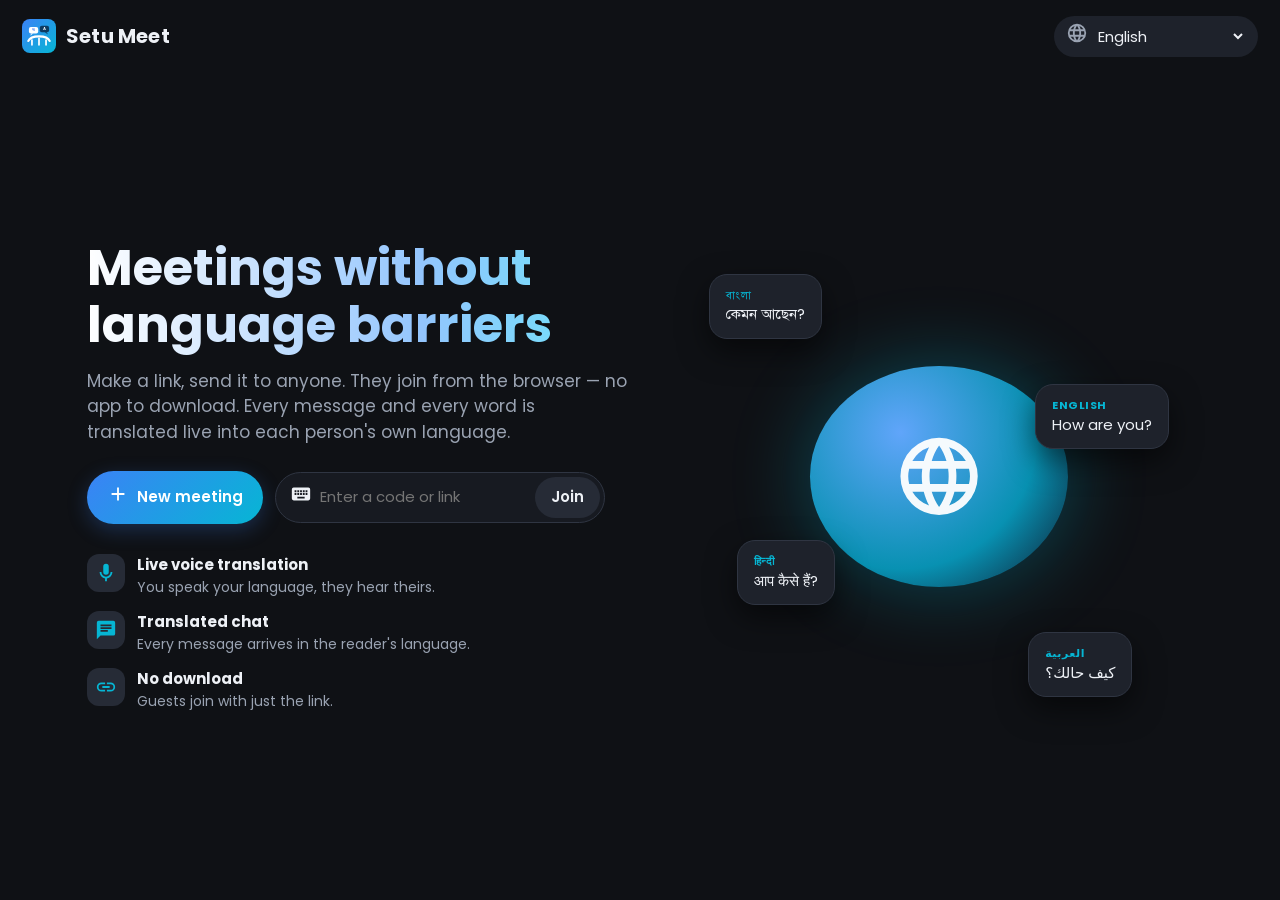
==== index.html @ 26856eeb "Add files via upload" ====
<!DOCTYPE html>
<html lang="bn">
<head>
<meta charset="utf-8">
<meta name="viewport" content="width=device-width,initial-scale=1,viewport-fit=cover">
<title>Setu Meet — ভাষার বাধা ছাড়া মিটিং</title>
<meta name="theme-color" content="#0f1115">
<link rel="manifest" href="manifest.json">
<link rel="icon" href="icon.svg">
<link rel="apple-touch-icon" href="icon-192.png">
<link rel="stylesheet" href="style.css">
</head>
<body>
<div class="home">
  <div class="topbar">
    <div class="logo"><img src="icon.svg" alt="">Setu Meet</div>
    <div style="display:flex;gap:8px;align-items:center">
    <label class="lang-pick"><span id="globeI"></span><select id="uiLang"></select></label></div>
  </div>
  <div class="hero">
    <div>
      <h1 data-i18n="heroTitle"></h1>
      <p class="sub" data-i18n="heroSub"></p>
      <div class="actions">
        <button class="btn pri" id="newBtn"><span id="plusI"></span><span data-i18n="newMeeting"></span></button>
        <div class="code-box"><span id="kbI"></span><input id="code" data-i18n-ph="codePh" autocomplete="off"><button class="btn ghost" id="joinBtn" data-i18n="join"></button></div>
      </div>
      <div class="feats">
        <div class="feat"><div class="dot" id="fi1"></div><div><b data-i18n="f1"></b><span data-i18n="f1d"></span></div></div>
        <div class="feat"><div class="dot" id="fi2"></div><div><b data-i18n="f2"></b><span data-i18n="f2d"></span></div></div>
        <div class="feat"><div class="dot" id="fi3"></div><div><b data-i18n="f3"></b><span data-i18n="f3d"></span></div></div>
      </div>
    </div>
    <div class="art">
      <div class="core" id="coreI"></div>
      <div class="bub b1"><small>বাংলা</small>কেমন আছেন?</div>
      <div class="bub b2"><small>English</small>How are you?</div>
      <div class="bub b3"><small>हिन्दी</small>आप कैसे हैं?</div>
      <div class="bub b4"><small>العربية</small>كيف حالك؟</div>
    </div>
  </div>
</div>

<div class="modal-bg hidden" id="modal">
  <div class="modal">
    <h3 data-i18n="meetingReady"></h3>
    <p data-i18n="sendLink"></p>
    <div class="link-row"><span id="linkI"></span><span id="linkTxt"></span></div>
    <div class="row">
      <button class="btn ghost" id="copyBtn"><span id="copyI"></span><span data-i18n="copy"></span></button>
      <button class="btn ghost" id="shareBtn"><span id="shareI"></span><span data-i18n="share"></span></button>
    </div>
    <div class="row" style="margin-top:10px">
      <button class="btn ghost" id="closeBtn" data-i18n="close"></button>
      <button class="btn pri" id="goBtn" data-i18n="joinNow"></button>
    </div>
  </div>
</div>

<script src="config.js"></script>
<script src="langs.js"></script>
<script src="common.js"></script>
<script>
(function () {
  const fill = { globeI: 'globe', plusI: 'plus', kbI: 'keyboard', fi1: 'mic', fi2: 'chat', fi3: 'link', coreI: 'globe', linkI: 'link', copyI: 'copy', shareI: 'shareI' };
  for (const id in fill) $('#' + id).innerHTML = icon(fill[id]);

  const sel = $('#uiLang');
  sel.innerHTML = SETU_LANGS.map((l) => `<option value="${l.code}">${esc(l.name)}</option>`).join('');
  sel.value = guessLang();
  loadLang(sel.value);
  sel.onchange = () => { localStorage.setItem('setu_lang', sel.value); loadLang(sel.value); };

  const rnd = (n) => Array.from({ length: n }, () => 'abcdefghijkmnopqrstuvwxyz'[Math.floor(Math.random() * 25)]).join('');
  let link = '', id = '';

  $('#newBtn').onclick = () => {
    id = rnd(3) + '-' + rnd(4) + '-' + rnd(3);
    // হোস্ট চাবি — এই ফোন/কম্পিউটার থেকে ঢুকলে আপনিই হোস্ট
    localStorage.setItem('setu_hk_' + id, Array.from(crypto.getRandomValues(new Uint8Array(12)), (x) => x.toString(16).padStart(2, '0')).join(''));
    link = setuMeetLink(id);
    $('#linkTxt').textContent = link;
    $('#modal').classList.remove('hidden');
  };
  $('#closeBtn').onclick = () => $('#modal').classList.add('hidden');
  $('#copyBtn').onclick = async () => { if (await copyText(link)) toast(t('copied')); };
  $('#shareBtn').onclick = async () => {
    if (window.SetuNative) return SetuNative.share(t('shareText'), link);
    if (navigator.share) { try { await navigator.share({ title: 'Setu Meet', text: t('shareText'), url: link }); } catch (e) {} }
    else if (await copyText(link)) toast(t('copied'));
  };
  $('#goBtn').onclick = () => { location.href = 'm.html?r=' + id; };

  const go = () => {
    let v = $('#code').value.trim();
    if (!v) return $('#code').focus();
    const m = v.match(/[?&]r=([a-z0-9-]+)/i) || v.match(/\/m\/([a-z0-9-]+)/i);
    v = (m ? m[1] : v).toLowerCase().replace(/[^a-z0-9-]/g, '');
    if (v) location.href = 'm.html?r=' + v;
  };
  $('#joinBtn').onclick = go;
  $('#code').onkeydown = (e) => { if (e.key === 'Enter') go(); };
})();
</script>
</body>
</html>
---- style.css ----
/* ফন্ট: বাংলা = SolaimanLipi, ইংরেজি = Poppins */
@font-face{font-family:"SetuBangla";src:url(solaimanlipi.woff2) format("woff2"),url(solaimanlipi.woff) format("woff");font-weight:100 900;font-display:swap;unicode-range:U+0980-09FF,U+200C-200D,U+25CC,U+0964-0965}
@font-face{font-family:"Poppins";src:url(poppins-latin-400-normal.woff2) format("woff2");font-weight:400;font-display:swap}
@font-face{font-family:"Poppins";src:url(poppins-latin-600-normal.woff2) format("woff2");font-weight:500 600;font-display:swap}
@font-face{font-family:"Poppins";src:url(poppins-latin-700-normal.woff2) format("woff2");font-weight:700 900;font-display:swap}
:root{
  --bg:#0f1115;--bg2:#171a21;--card:#1e222b;--card2:#262b36;--line:#2f3542;
  --tx:#eef1f6;--mut:#9aa3b2;--acc:#3b82f6;--acc2:#06b6d4;--red:#ea4335;--green:#22c55e;--yel:#f5b400;
  --grad:linear-gradient(135deg,#3b82f6,#06b6d4);
  --r:16px;
}
*{box-sizing:border-box;margin:0;padding:0;-webkit-tap-highlight-color:transparent}
html,body{height:100%}
body{background:var(--bg);color:var(--tx);font-family:"SetuBangla","Poppins","Segoe UI",Roboto,"Noto Sans",system-ui,sans-serif;font-size:15px;line-height:1.5;overflow-x:hidden}
button{font:inherit;color:inherit;border:0;background:none;cursor:pointer}
input{font:inherit;color:var(--tx)}
.ic{width:22px;height:22px;fill:currentColor;flex:none}
.hidden{display:none!important}
.logo{display:flex;align-items:center;gap:10px;font-weight:700;font-size:20px;letter-spacing:.2px}
.logo img{width:34px;height:34px}
.btn{display:inline-flex;align-items:center;justify-content:center;gap:8px;padding:12px 20px;border-radius:999px;font-weight:600;transition:.15s}
.btn.pri{background:var(--grad);color:#fff;box-shadow:0 6px 20px #3b82f640}
.btn.pri:active{transform:scale(.97)}
.btn.ghost{background:var(--card2);color:var(--tx)}
.btn.ghost:hover{background:#30364300;outline:1px solid var(--line)}
.btn:disabled{opacity:.5;pointer-events:none}
.field{width:100%;padding:13px 16px;border-radius:12px;border:1px solid var(--line);background:var(--bg2);outline:none}
.field:focus{border-color:var(--acc)}

/* ---------- Home ---------- */
.home{min-height:100%;display:flex;flex-direction:column}
.topbar{display:flex;align-items:center;justify-content:space-between;padding:16px 22px}
.lang-pick{display:flex;align-items:center;gap:6px;color:var(--mut);background:var(--card);border-radius:999px;padding:6px 12px}
.lang-pick select{background:none;border:0;color:var(--tx);font:inherit;outline:none}
.lang-pick select option{background:var(--card)}
.hero{flex:1;display:grid;grid-template-columns:1.1fr 1fr;gap:40px;align-items:center;max-width:1150px;margin:0 auto;padding:30px 22px 50px;width:100%}
.hero h1{font-size:clamp(30px,4.6vw,50px);line-height:1.15;margin-bottom:14px;background:linear-gradient(90deg,#fff,#93c5fd 60%,#67e8f9);-webkit-background-clip:text;background-clip:text;color:transparent}
.hero p.sub{color:var(--mut);font-size:17px;max-width:540px;margin-bottom:26px}
.actions{display:flex;gap:12px;flex-wrap:wrap;align-items:center}
.code-box{display:flex;align-items:center;gap:8px;background:var(--bg2);border:1px solid var(--line);border-radius:999px;padding:4px 4px 4px 14px;flex:1;min-width:230px;max-width:330px}
.code-box input{flex:1;background:none;border:0;outline:none;padding:8px 0;min-width:0}
.code-box .btn{padding:9px 16px}
.feats{display:grid;gap:12px;margin-top:30px}
.feat{display:flex;gap:12px;align-items:flex-start}
.feat .dot{width:38px;height:38px;border-radius:12px;background:var(--card2);display:grid;place-items:center;color:var(--acc2);flex:none}
.feat b{display:block}.feat span{color:var(--mut);font-size:14px}
.art{position:relative;aspect-ratio:1/1;max-width:460px;width:100%;justify-self:center}
.art .bub{position:absolute;padding:12px 16px;border-radius:18px;background:var(--card);border:1px solid var(--line);box-shadow:0 12px 30px #0008;font-size:15px;animation:float 6s ease-in-out infinite}
.art .bub small{display:block;color:var(--acc2);font-size:11px;font-weight:700;letter-spacing:.5px;text-transform:uppercase}
.art .b1{top:6%;left:0}.art .b2{top:30%;right:0;animation-delay:-2s}.art .b3{bottom:22%;left:6%;animation-delay:-4s}.art .b4{bottom:2%;right:8%;animation-delay:-1s}
.art .core{position:absolute;inset:26% 22%;border-radius:50%;background:radial-gradient(circle at 35% 30%,#60a5fa,#0891b2 60%,#0f172a);display:grid;place-items:center;box-shadow:0 0 80px #06b6d455}
.art .core .ic{width:42%;height:42%;fill:#fff;opacity:.95}
@keyframes float{50%{transform:translateY(-12px)}}

.modal-bg{position:fixed;inset:0;background:#000a;display:grid;place-items:center;z-index:50;padding:18px;animation:fade .2s}
.modal{background:var(--card);border-radius:22px;padding:24px;width:100%;max-width:430px;border:1px solid var(--line)}
.modal h3{font-size:20px;margin-bottom:6px}
.modal p{color:var(--mut);font-size:14px;margin-bottom:16px}
.link-row{display:flex;align-items:center;gap:8px;background:var(--bg2);border-radius:12px;padding:10px 12px;margin-bottom:16px;word-break:break-all;font-size:14px}
.modal .row{display:flex;gap:10px;flex-wrap:wrap}
.modal .row .btn{flex:1}
@keyframes fade{from{opacity:0}}

/* ---------- Join (language + setup) ---------- */
.join{min-height:100%;display:flex;flex-direction:column;align-items:center;padding:20px 16px 40px}
.join .logo{margin:6px 0 18px}
.panel{width:100%;max-width:760px;background:var(--card);border:1px solid var(--line);border-radius:24px;padding:24px}
.panel h2{font-size:24px;margin-bottom:6px}
.panel .why{color:var(--mut);margin-bottom:6px}
.panel .why2{color:var(--mut);font-size:13px;margin-bottom:14px;opacity:.8}
.req{display:inline-flex;align-items:center;gap:6px;background:#f5b40018;color:var(--yel);padding:5px 12px;border-radius:999px;font-size:13px;font-weight:600;margin-bottom:14px}
.lang-grid{display:grid;grid-template-columns:repeat(auto-fill,minmax(130px,1fr));gap:10px;max-height:46vh;overflow:auto;margin:14px 0 18px;padding:2px}
.lang-card{background:var(--bg2);border:1.5px solid var(--line);border-radius:14px;padding:12px;text-align:start;transition:.12s}
.lang-card b{display:block;font-size:16px}
.lang-card span{color:var(--mut);font-size:12px}
.lang-card:hover{border-color:#4b5567}
.lang-card.sel{border-color:var(--acc);background:#3b82f61a;box-shadow:0 0 0 3px #3b82f630}
.setup{display:grid;grid-template-columns:1fr 1fr;gap:22px}
.preview{position:relative;background:#000;border-radius:18px;aspect-ratio:4/3;overflow:hidden;display:grid;place-items:center}
.preview video{width:100%;height:100%;object-fit:cover;transform:scaleX(-1)}
.preview .av{position:absolute}
.preview .pv-ctl{position:absolute;bottom:12px;left:0;right:0;display:flex;justify-content:center;gap:12px}
.label{font-size:13px;color:var(--mut);margin:12px 0 6px;font-weight:600}
.seg{display:flex;background:var(--bg2);border-radius:12px;padding:4px;gap:4px}
.seg button{flex:1;padding:9px;border-radius:9px;color:var(--mut);font-weight:600}
.seg button.on{background:var(--card2);color:var(--tx)}
.modes{display:grid;gap:12px;margin-top:8px}
.mode{display:flex;gap:14px;align-items:center;text-align:start;background:var(--bg2);border:1.5px solid var(--line);border-radius:16px;padding:14px;transition:.12s}
.mode:hover{border-color:var(--acc)}
.mode .mi{width:48px;height:48px;border-radius:14px;display:grid;place-items:center;background:var(--grad);flex:none}
.mode .mi .ic{fill:#fff}
.mode b{display:block;font-size:17px}.mode span{color:var(--mut);font-size:13px}
.linkbtn{color:var(--acc2);font-weight:600;display:inline-flex;align-items:center;gap:6px;margin-top:14px;font-size:14px}

/* ---------- Room ---------- */
.room{position:fixed;inset:0;display:flex;flex-direction:column;background:#0b0d11}
.room-main{flex:1;display:flex;min-height:0;position:relative}
.stage{flex:1;position:relative;min-width:0;display:flex;flex-direction:column}
.grid{flex:1;display:grid;gap:10px;padding:12px;grid-template-columns:repeat(var(--cols,1),1fr);grid-auto-rows:1fr;min-height:0}
.tile{position:relative;background:#1b1f27;border-radius:16px;overflow:hidden;display:grid;place-items:center;min-height:0;transition:box-shadow .15s}
.tile video{position:absolute;inset:0;width:100%;height:100%;object-fit:cover;background:#000}
.tile.me video{transform:scaleX(-1)}
.tile.me.sharing video,.tile.screen video{transform:none;object-fit:contain}
.tile.nocam video{opacity:0}
.av{width:min(96px,30%);aspect-ratio:1;border-radius:50%;display:grid;place-items:center;font-size:clamp(22px,4vw,40px);font-weight:700;color:#fff;background:var(--grad);z-index:1}
.tile:not(.nocam) .av{display:none}
.tile .nm{position:absolute;left:10px;bottom:10px;z-index:2;background:#000a;padding:4px 10px;border-radius:999px;font-size:13px;display:flex;align-items:center;gap:6px;max-width:calc(100% - 20px)}
.tile .nm .t{overflow:hidden;text-overflow:ellipsis;white-space:nowrap}
.tile .nm .lg{color:var(--acc2);font-size:11px;font-weight:700}
.tile .badges{position:absolute;right:10px;top:10px;z-index:2;display:flex;gap:6px}
.tile .badges i{width:30px;height:30px;border-radius:50%;background:#000a;display:grid;place-items:center}
.tile .badges i .ic{width:18px;height:18px}
.tile .badges .hnd{background:var(--yel);color:#000}
.tile.speaking{box-shadow:0 0 0 3px var(--acc2)}
.tile .trn{position:absolute;left:10px;top:10px;z-index:2;font-size:11px;background:#06b6d4cc;color:#001;padding:3px 8px;border-radius:999px;font-weight:700;display:none}
.tile.tts .trn{display:block}
.alone{position:absolute;top:16px;left:50%;transform:translateX(-50%);background:var(--card);border:1px solid var(--line);padding:10px 14px;border-radius:14px;display:flex;align-items:center;gap:10px;z-index:5;font-size:14px;max-width:92%}
.captions{position:absolute;left:50%;transform:translateX(-50%);bottom:8px;width:min(860px,94%);display:flex;flex-direction:column;gap:6px;z-index:6;pointer-events:none}
.cap{background:#000c;padding:8px 14px;border-radius:12px;font-size:17px;line-height:1.4;animation:fade .2s}
.cap b{color:var(--acc2);font-size:13px;display:block}
.cap.interim .tx{opacity:.75}
.cap .og{display:block;font-size:12px;color:var(--mut)}
.react-layer{position:absolute;inset:0;pointer-events:none;overflow:hidden;z-index:7}
.fly{position:absolute;bottom:60px;font-size:40px;animation:fly 3s ease-out forwards;text-align:center}
.fly small{display:block;font-size:11px;background:#000a;border-radius:8px;padding:1px 6px;color:#fff}
@keyframes fly{0%{transform:translateY(0) scale(.6);opacity:0}10%{opacity:1;transform:translateY(-20px) scale(1.1)}100%{transform:translateY(-60vh) scale(1);opacity:0}}

.bar{display:flex;align-items:center;justify-content:space-between;padding:10px 16px 14px;gap:10px;background:#0b0d11}
.bar .left{display:flex;align-items:center;gap:10px;min-width:0;font-size:14px;color:var(--mut)}
.bar .left .code{color:var(--tx);font-weight:600}
.bar .mid{display:flex;gap:10px;align-items:center;justify-content:center;flex-wrap:nowrap}
.bar .right{display:flex;gap:6px}
.cb{width:48px;height:48px;border-radius:50%;background:#2a2f3a;display:grid;place-items:center;transition:.12s;position:relative}
.cb:hover{background:#353b48}
.cb.off{background:var(--red)}
.cb.on{background:#8ab4f8;color:#06213f}
.cb.end{width:64px;border-radius:999px;background:var(--red)}
.cb.flat{background:none;width:44px;height:44px}
.cb.flat.on{background:#8ab4f833;color:#8ab4f8}
.cb .cnt{position:absolute;top:2px;right:2px;background:var(--acc);color:#fff;font-size:10px;min-width:17px;height:17px;border-radius:9px;display:grid;place-items:center;padding:0 4px;font-weight:700}
.recdot{display:inline-flex;align-items:center;gap:6px;color:#fff;background:var(--red);padding:4px 10px;border-radius:999px;font-size:12px;font-weight:700}
.recdot::before{content:"";width:8px;height:8px;border-radius:50%;background:#fff;animation:blink 1s infinite}
@keyframes blink{50%{opacity:.2}}

.pop{position:absolute;bottom:76px;background:var(--card);border:1px solid var(--line);border-radius:18px;padding:8px;z-index:20;box-shadow:0 12px 40px #000a;animation:fade .15s}
.pop.reacts{display:flex;gap:4px;left:50%;transform:translateX(-50%)}
.pop.reacts button{font-size:28px;width:50px;height:50px;border-radius:12px}
.pop.reacts button:hover{background:var(--card2);transform:scale(1.15)}
.pop.menu{right:12px;min-width:270px}
.pop.menu button{display:flex;align-items:center;gap:12px;width:100%;padding:11px 12px;border-radius:10px;text-align:start;font-size:14px}
.pop.menu button:hover{background:var(--card2)}
.pop.menu button .chk{margin-inline-start:auto;width:36px;height:20px;border-radius:10px;background:#3a4150;position:relative;flex:none}
.pop.menu button .chk::after{content:"";position:absolute;top:2px;left:2px;width:16px;height:16px;border-radius:50%;background:#cbd2dd;transition:.15s}
.pop.menu button.on .chk{background:var(--acc)}
.pop.menu button.on .chk::after{left:18px;background:#fff}

.side{width:360px;background:var(--card);margin:12px 12px 0 0;border-radius:18px;display:flex;flex-direction:column;min-height:0;border:1px solid var(--line)}
.side-h{display:flex;align-items:center;justify-content:space-between;padding:14px 16px;font-weight:700;font-size:17px}
.side-b{flex:1;overflow:auto;padding:4px 14px 14px;min-height:0}
.msgs{display:flex;flex-direction:column;gap:10px}
.msg{max-width:86%;align-self:flex-start}
.msg.mine{align-self:flex-end}
.msg .who{font-size:12px;color:var(--mut);margin:0 6px 2px;display:flex;gap:6px;align-items:center}
.msg .who .tm{opacity:.7}
.msg .bub{background:var(--card2);padding:9px 13px;border-radius:16px 16px 16px 4px;white-space:pre-wrap;word-wrap:break-word}
.msg.mine .bub{background:linear-gradient(135deg,#2563eb,#0891b2);border-radius:16px 16px 4px 16px;color:#fff}
.msg .bub .og{display:block;font-size:12px;opacity:.7;border-top:1px solid #ffffff22;margin-top:6px;padding-top:4px}
.msg .meta{font-size:11px;color:var(--mut);margin:2px 8px;display:flex;gap:8px}
.msg .meta button{color:var(--acc2);font-size:11px;font-weight:600}
.msg.voice .bub{background:#06b6d414;border:1px dashed #06b6d455}
.sys{align-self:center;font-size:12px;color:var(--mut);background:var(--bg2);padding:4px 12px;border-radius:999px}
.empty{color:var(--mut);text-align:center;padding:30px 10px;font-size:14px}
.compose{display:flex;gap:8px;padding:10px 12px 12px;border-top:1px solid var(--line);align-items:flex-end}
.compose textarea{flex:1;font-family:inherit;resize:none;background:var(--bg2);border:1px solid var(--line);border-radius:20px;padding:10px 14px;color:var(--tx);font:inherit;outline:none;max-height:120px}
.compose textarea:focus{border-color:var(--acc)}
.compose .cb{width:42px;height:42px;flex:none}
.compose .cb.sendb{background:var(--grad);color:#fff}
.compose .cb.listening{background:var(--red);animation:pulse 1.2s infinite}
@keyframes pulse{50%{box-shadow:0 0 0 8px #ea433533}}
.plist{display:flex;flex-direction:column;gap:4px}
.pr{display:flex;align-items:center;gap:10px;padding:8px;border-radius:12px}
.pr:hover{background:var(--bg2)}
.pr .av{width:38px;font-size:15px}
.pr .inf{flex:1;min-width:0}
.pr .inf b{display:block;font-size:14px;overflow:hidden;text-overflow:ellipsis;white-space:nowrap}
.pr .inf span{font-size:12px;color:var(--mut)}
.pr .st{display:flex;gap:4px;color:var(--mut)}
.pr .st .ic{width:18px;height:18px}
.pr .st .yl{color:var(--yel)}
.tag{font-size:10px;background:var(--acc);color:#fff;padding:1px 6px;border-radius:6px;margin-inline-start:6px;font-weight:700}

/* chat-only mode */
.room.chatmode .stage{display:none}
.room.chatmode .side{width:auto;flex:1;margin:0;border-radius:0;border:0;max-width:820px;margin:0 auto}
.room.chatmode .bar.callbar{display:none}
.chathead{display:none}
.room.chatmode .chathead{display:flex;align-items:center;gap:10px;padding:12px 16px;border-bottom:1px solid var(--line);background:var(--card)}
.chathead .grow{flex:1;min-width:0}
.chathead .grow b,.chathead .grow span{display:block;white-space:nowrap;overflow:hidden;text-overflow:ellipsis}
.chathead .grow span{font-size:12px;color:var(--mut)}
.room.chatmode .side-h{display:none}

.ended{position:fixed;inset:0;display:grid;place-items:center;text-align:center;padding:20px}
.ended h2{margin-bottom:18px}
.ended .row{display:flex;gap:10px;justify-content:center;flex-wrap:wrap}

/* host */
.hostbox{background:var(--bg2);border:1px solid var(--line);border-radius:14px;padding:10px;margin-bottom:12px}
.hostbox h4{display:flex;align-items:center;gap:8px;font-size:14px;margin:2px 4px 8px;color:var(--acc2)}
.hostbox .tg{display:flex;align-items:center;gap:10px;width:100%;padding:9px 6px;border-radius:10px;text-align:start}
.hostbox .tg:hover{background:var(--card2)}
.hostbox .tg b{display:block;font-size:14px}.hostbox .tg small{color:var(--mut);font-size:12px;display:block}
.hostbox .tg .chk{margin-inline-start:auto;width:36px;height:20px;border-radius:10px;background:#3a4150;position:relative;flex:none}
.hostbox .tg .chk::after{content:"";position:absolute;top:2px;left:2px;width:16px;height:16px;border-radius:50%;background:#cbd2dd;transition:.15s}
.hostbox .tg.on .chk{background:var(--acc)}
.hostbox .tg.on .chk::after{left:18px;background:#fff}
.hostbox .hb{display:flex;gap:8px;flex-wrap:wrap;margin-top:6px}
.hostbox .hb .btn{flex:1;padding:9px 12px;font-size:13px}
.sumline{font-size:13px;color:var(--mut);margin:0 6px 10px}
.wl{margin-bottom:12px}
.wl h5{font-size:13px;color:var(--yel);margin:0 6px 6px}
.wr{display:flex;align-items:center;gap:8px;padding:8px;background:#f5b40012;border-radius:12px;margin-bottom:6px}
.wr .inf{flex:1;min-width:0}.wr .inf b{display:block;font-size:14px}.wr .inf span{font-size:12px;color:var(--mut)}
.mini{padding:6px 12px;border-radius:999px;font-size:12px;font-weight:700;background:var(--card2)}
.mini.ok{background:var(--green);color:#03220f}
.pr .hc{display:flex;gap:2px}
.pr .hc button{width:32px;height:32px;border-radius:50%;display:grid;place-items:center;color:var(--mut)}
.pr .hc button:hover{background:var(--card2);color:var(--tx)}
.pr .hc button.danger:hover{color:var(--red)}
.pr .hc .ic{width:18px;height:18px}
.cb.locked{opacity:.55}
#knocks{position:fixed;left:16px;bottom:90px;z-index:60;display:flex;flex-direction:column;gap:8px;max-width:calc(100% - 32px)}
.knock{background:var(--card);border:1px solid var(--yel);border-radius:16px;padding:12px 14px;box-shadow:0 10px 30px #000a;display:flex;align-items:center;gap:10px;animation:fade .2s;width:330px;max-width:100%}
.knock .inf{flex:1;min-width:0;font-size:14px}.knock .inf span{display:block;font-size:12px;color:var(--mut)}
.spin{width:46px;height:46px;border-radius:50%;border:4px solid var(--card2);border-top-color:var(--acc2);margin:0 auto 18px;animation:rot 1s linear infinite}
@keyframes rot{to{transform:rotate(360deg)}}

#toasts{position:fixed;left:50%;transform:translateX(-50%);top:14px;z-index:100;display:flex;flex-direction:column;gap:8px;align-items:center;pointer-events:none;width:92%}
.toast{background:#e8eaed;color:#202124;padding:10px 16px;border-radius:12px;font-size:14px;box-shadow:0 6px 20px #0007;animation:fade .2s;transition:.4s;max-width:480px;text-align:center}
.toast.out{opacity:0;transform:translateY(-10px)}

@media (max-width:860px){
  .hero{grid-template-columns:1fr;gap:10px;padding-top:10px}
  .art{max-width:330px;order:-1}
  .setup{grid-template-columns:1fr}
  .preview{aspect-ratio:16/10}
  .side{position:absolute;inset:0;width:auto;margin:0;border-radius:0;z-index:30;border:0}
  .bar{padding:8px 8px 12px}
  .bar .left{display:none}
  .bar .right{display:none}
  .bar{justify-content:center}
  .bar .mid{gap:7px}
  .cb{width:44px;height:44px}
  .cb.end{width:56px}
  .hide-m{display:none!important}
  .panel{padding:18px}
  .chathead>img{display:none}
  .room.chatmode .chathead{padding:10px 10px;gap:6px}
  .grid{padding:8px;gap:8px}
  .cap{font-size:15px}
}
@media (min-width:861px){ .show-m{display:none!important} }
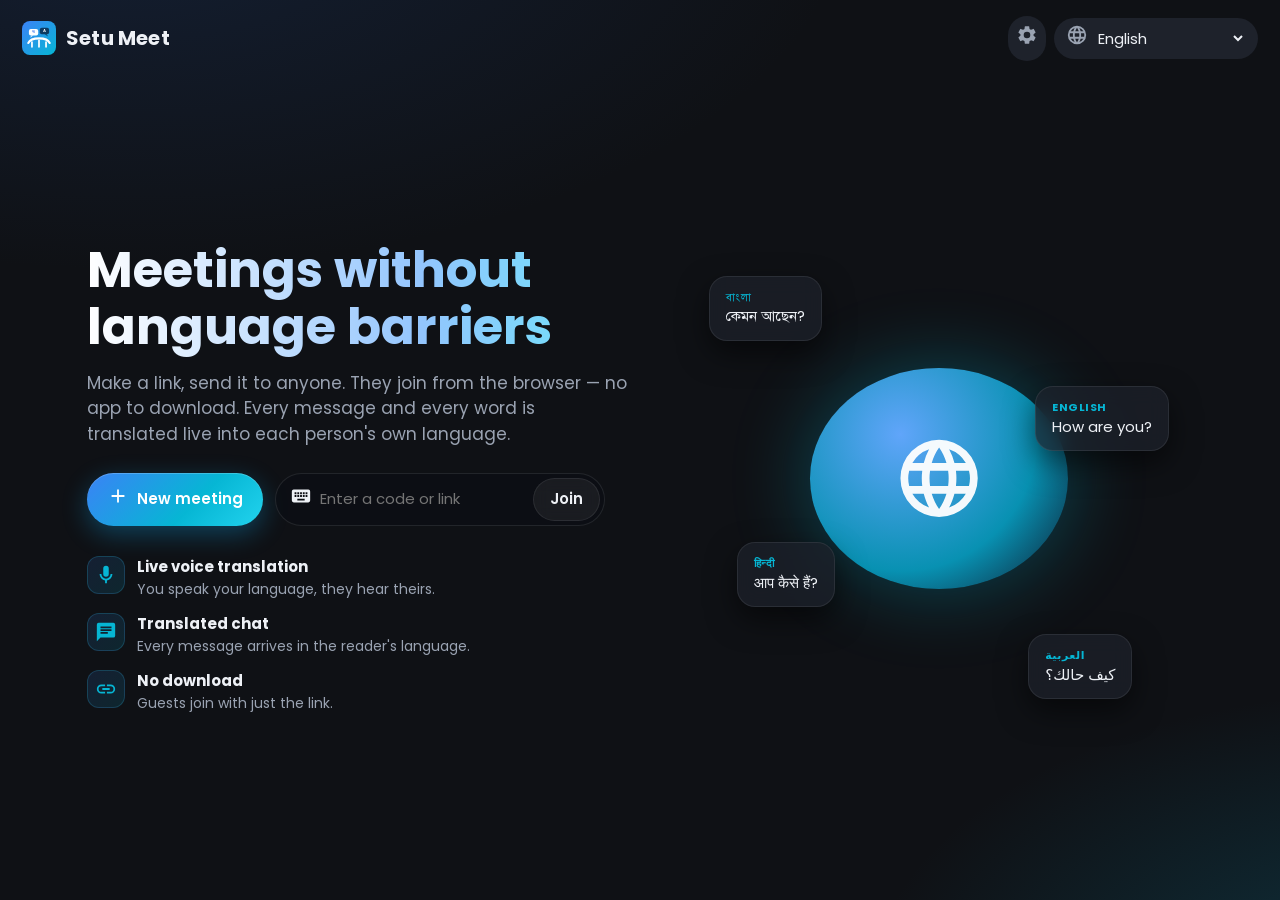
==== commit 4a708724: "Add files via upload" ====
--- a/index.html
+++ b/index.html
@@ -15,7 +15,9 @@
   <div class="topbar">
     <div class="logo"><img src="icon.svg" alt="">Setu Meet</div>
     <div style="display:flex;gap:8px;align-items:center">
-    <label class="lang-pick"><span id="globeI"></span><select id="uiLang"></select></label></div>
+    <div style="display:flex;gap:8px;align-items:center">
+    <button class="lang-pick" id="setBtn" style="padding:8px"><span id="gearI"></span></button>
+    <label class="lang-pick"><span id="globeI"></span><select id="uiLang"></select></label></div></div>
   </div>
   <div class="hero">
     <div>
@@ -57,12 +59,34 @@
   </div>
 </div>
 
+<div class="modal-bg hidden" id="aiModal">
+  <div class="modal">
+    <h3><span data-i18n="settings"></span> · <span data-i18n="aiTitle"></span></h3>
+    <p data-i18n="aiDesc"></p>
+    <a class="linkbtn" href="https://aistudio.google.com/apikey" target="_blank" rel="noopener" data-i18n="aiGetKey" style="margin:0 0 12px"></a>
+    <input class="field" id="aiKey" data-i18n-ph="aiKeyPh" autocomplete="off" spellcheck="false">
+    <div id="aiState" style="color:var(--green);font-size:13px;margin:8px 2px 0"></div>
+    <div class="row" style="margin-top:14px">
+      <button class="btn ghost" id="aiClose" data-i18n="close"></button>
+      <button class="btn pri" id="aiSave" data-i18n="save"></button>
+    </div>
+  </div>
+</div>
 <script src="config.js"></script>
 <script src="langs.js"></script>
 <script src="common.js"></script>
+<script src="ai.js"></script>
 <script>
 (function () {
-  const fill = { globeI: 'globe', plusI: 'plus', kbI: 'keyboard', fi1: 'mic', fi2: 'chat', fi3: 'link', coreI: 'globe', linkI: 'link', copyI: 'copy', shareI: 'shareI' };
+  // সেটিংস: AI key একবার দিয়ে রাখা / বদলানো
+  $('#setBtn').onclick = () => {
+    $('#aiModal').classList.remove('hidden');
+    $('#aiKey').value = SetuAI.getKey();
+    $('#aiState').textContent = SetuAI.hasKey() ? t('aiOn') : SetuAI.nativeOK() ? t('aiNoKeyOk') : '';
+  };
+  $('#aiClose').onclick = () => $('#aiModal').classList.add('hidden');
+  $('#aiSave').onclick = () => { const k = $('#aiKey').value.trim(); SetuAI.setKey(k); $('#aiModal').classList.add('hidden'); toast(k ? t('aiSaved') : t('aiRemoved')); };
+  const fill = { gearI: 'gear', globeI: 'globe', plusI: 'plus', kbI: 'keyboard', fi1: 'mic', fi2: 'chat', fi3: 'link', coreI: 'globe', linkI: 'link', copyI: 'copy', shareI: 'shareI' };
   for (const id in fill) $('#' + id).innerHTML = icon(fill[id]);
 
   const sel = $('#uiLang');
--- a/style.css
+++ b/style.css
@@ -10,6 +10,13 @@
   --r:16px;
 }
 *{box-sizing:border-box;margin:0;padding:0;-webkit-tap-highlight-color:transparent}
+html{touch-action:manipulation}
+button{transition:transform .08s,background .15s,opacity .15s}
+button:active{transform:scale(.93)}
+.side{animation:slidein .18s ease-out}
+@keyframes slidein{from{transform:translateX(24px);opacity:0}}
+.modal{animation:pop .18s ease-out}
+@keyframes pop{from{transform:scale(.94);opacity:0}}
 html,body{height:100%}
 body{background:var(--bg);color:var(--tx);font-family:"SetuBangla","Poppins","Segoe UI",Roboto,"Noto Sans",system-ui,sans-serif;font-size:15px;line-height:1.5;overflow-x:hidden}
 button{font:inherit;color:inherit;border:0;background:none;cursor:pointer}
@@ -93,7 +100,7 @@
 .linkbtn{color:var(--acc2);font-weight:600;display:inline-flex;align-items:center;gap:6px;margin-top:14px;font-size:14px}
 
 /* ---------- Room ---------- */
-.room{position:fixed;inset:0;display:flex;flex-direction:column;background:#0b0d11}
+.room{position:fixed;inset:0;padding-top:env(safe-area-inset-top);padding-bottom:env(safe-area-inset-bottom);display:flex;flex-direction:column;background:#0b0d11}
 .room-main{flex:1;display:flex;min-height:0;position:relative}
 .stage{flex:1;position:relative;min-width:0;display:flex;flex-direction:column}
 .grid{flex:1;display:grid;gap:10px;padding:12px;grid-template-columns:repeat(var(--cols,1),1fr);grid-auto-rows:1fr;min-height:0}
@@ -142,8 +149,8 @@
 .recdot::before{content:"";width:8px;height:8px;border-radius:50%;background:#fff;animation:blink 1s infinite}
 @keyframes blink{50%{opacity:.2}}
 
-.pop{position:absolute;bottom:76px;background:var(--card);border:1px solid var(--line);border-radius:18px;padding:8px;z-index:20;box-shadow:0 12px 40px #000a;animation:fade .15s}
-.pop.reacts{display:flex;gap:4px;left:50%;transform:translateX(-50%)}
+.pop{position:absolute;bottom:76px;animation:pop .15s ease-out!important;background:var(--card);border:1px solid var(--line);border-radius:18px;padding:8px;z-index:40;box-shadow:0 12px 40px #000a;animation:fade .15s}
+.pop.reacts{animation:none!important;display:flex;gap:4px;left:50%;transform:translateX(-50%)}
 .pop.reacts button{font-size:28px;width:50px;height:50px;border-radius:12px}
 .pop.reacts button:hover{background:var(--card2);transform:scale(1.15)}
 .pop.menu{right:12px;min-width:270px}
@@ -255,8 +262,126 @@
   .hide-m{display:none!important}
   .panel{padding:18px}
   .chathead>img{display:none}
+  .chathead .grow b{font-size:15px}
+  .chathead .cb.flat{width:40px;height:40px}
+  .chathead #chCall{padding:9px 12px}
+  .side-h{padding:12px 12px 8px 16px}
+  .side-h .cb.flat{width:44px;height:44px;background:var(--card2)}
+  .pop.menu{left:10px;right:10px;min-width:0;max-height:70vh;overflow:auto}
+  .alone{top:10px}
+  .knock{width:100%}
+  #knocks{left:10px;right:10px;bottom:84px}
   .room.chatmode .chathead{padding:10px 10px;gap:6px}
   .grid{padding:8px;gap:8px}
   .cap{font-size:15px}
 }
 @media (min-width:861px){ .show-m{display:none!important} }
+/* অ্যাপ ছোট ভাসমান উইন্ডোতে (PiP) থাকলে শুধু ভিডিও */
+body.pip .bar,body.pip .chathead,body.pip .side,body.pip .captions,body.pip .alone,body.pip #knocks,body.pip .pop,body.pip #toasts{display:none!important}
+body.pip .grid{padding:2px;gap:2px}
+body.pip .tile .nm,body.pip .tile .badges{display:none}
+
+/* ================= নতুন সুন্দর ডিজাইন (v2.2) ================= */
+:root{--glass:rgba(30,34,43,.72);--glass2:rgba(255,255,255,.06);--ring:linear-gradient(135deg,#60a5fa,#22d3ee,#a78bfa)}
+body{background:radial-gradient(1200px 600px at 10% -10%,#1d3b6e55,transparent 60%),radial-gradient(900px 500px at 110% 110%,#0e749055,transparent 60%),var(--bg)}
+.btn.pri{background:linear-gradient(135deg,#3b82f6,#06b6d4 60%,#22d3ee);box-shadow:0 8px 26px #0ea5e955,inset 0 1px 0 #ffffff33}
+.btn.ghost{background:var(--glass2);border:1px solid #ffffff14;backdrop-filter:blur(8px)}
+.panel{background:linear-gradient(180deg,#232836ee,#1a1e27ee);border:1px solid #ffffff12;box-shadow:0 24px 60px #0008;backdrop-filter:blur(14px);position:relative}
+.panel::before{content:"";position:absolute;inset:0;border-radius:inherit;padding:1px;background:linear-gradient(135deg,#3b82f688,transparent 40%,transparent 60%,#06b6d488);-webkit-mask:linear-gradient(#000 0 0) content-box,linear-gradient(#000 0 0);-webkit-mask-composite:xor;mask-composite:exclude;pointer-events:none}
+.lang-card{background:#ffffff08;border:1px solid #ffffff12;transition:transform .12s,border-color .12s,background .12s}
+.lang-card:hover{transform:translateY(-2px);background:#ffffff0e}
+.lang-card.sel{background:linear-gradient(135deg,#3b82f633,#06b6d422);border-color:#38bdf8;box-shadow:0 0 0 3px #38bdf833,0 8px 20px #0ea5e933}
+.mode{background:#ffffff08;border:1px solid #ffffff14;transition:transform .12s,border-color .12s,box-shadow .12s}
+.mode:hover,.mode:active{border-color:#38bdf8;box-shadow:0 10px 28px #0ea5e933;transform:translateY(-2px)}
+.mode .mi{box-shadow:0 8px 20px #0ea5e955}
+.field{background:#0c0f15aa;border:1px solid #ffffff18}
+.field:focus{border-color:#38bdf8;box-shadow:0 0 0 3px #38bdf833}
+
+/* রুম */
+.room{background:radial-gradient(900px 500px at 50% -20%,#16325a55,transparent 70%),#0a0c10}
+.tile{background:linear-gradient(160deg,#1f2531,#141821);border:1px solid #ffffff10;box-shadow:0 10px 30px #0007;border-radius:20px}
+.tile.speaking{box-shadow:0 0 0 3px #22d3ee,0 0 28px #22d3ee66}
+.av{background:var(--ring);box-shadow:0 0 0 6px #ffffff0d,0 12px 30px #0ea5e955}
+.tile .nm{background:#0b0e14b3;backdrop-filter:blur(8px);border:1px solid #ffffff14}
+.tile .badges .hnd{background:linear-gradient(135deg,#fde047,#f59e0b);box-shadow:0 0 18px #f59e0b88;animation:wave 1.2s ease-in-out infinite}
+@keyframes wave{0%,100%{transform:rotate(0)}25%{transform:rotate(-14deg)}75%{transform:rotate(14deg)}}
+.bar{background:transparent}
+.bar .mid{background:var(--glass);border:1px solid #ffffff12;padding:8px 10px;border-radius:999px;backdrop-filter:blur(16px);box-shadow:0 12px 34px #000a}
+.cb{background:#ffffff12;border:1px solid #ffffff0d}
+.cb:hover{background:#ffffff1f}
+.cb.off{background:linear-gradient(135deg,#f43f5e,#dc2626);border-color:transparent;box-shadow:0 6px 16px #dc262666}
+.cb.on{background:linear-gradient(135deg,#93c5fd,#67e8f9);color:#06213f}
+.cb.end{background:linear-gradient(135deg,#f43f5e,#dc2626);box-shadow:0 6px 18px #dc262677}
+.cb.flat{background:none;border:0}
+.cb.flat.on{background:#38bdf826;color:#7dd3fc}
+.cb .cnt{background:linear-gradient(135deg,#3b82f6,#06b6d4);box-shadow:0 2px 8px #0008}
+.side{background:linear-gradient(180deg,#1e2330f2,#171b24f2);backdrop-filter:blur(16px);border:1px solid #ffffff12;box-shadow:-10px 0 40px #0006}
+.side-h{border-bottom:1px solid #ffffff0d}
+.msg .bub{background:#ffffff0f;border:1px solid #ffffff0d;box-shadow:0 4px 12px #0003}
+.msg.mine .bub{background:linear-gradient(135deg,#2563eb,#0891b2);border:0;box-shadow:0 6px 18px #0891b244}
+.sys{background:#ffffff0a;border:1px solid #ffffff0d}
+.compose{border-top:1px solid #ffffff0d;background:#0f121880}
+.compose textarea{background:#0b0e14;border:1px solid #ffffff14}
+.pop{background:linear-gradient(180deg,#232836f5,#1b1f28f5);backdrop-filter:blur(16px);border:1px solid #ffffff14;box-shadow:0 20px 50px #000c}
+.pop.menu button .ic{color:#7dd3fc}
+.cap{background:#0b0e14d9;backdrop-filter:blur(8px);border:1px solid #ffffff12;border-left:3px solid #22d3ee}
+.alone{background:var(--glass);backdrop-filter:blur(12px);border:1px solid #ffffff14;box-shadow:0 10px 30px #0008}
+.room.chatmode .chathead{background:linear-gradient(180deg,#1e2330,#191d26);border-bottom:1px solid #ffffff10;box-shadow:0 6px 20px #0005}
+.hostbox{background:linear-gradient(135deg,#0ea5e912,#6366f10f);border:1px solid #38bdf833}
+.knock{background:linear-gradient(135deg,#2a2412f2,#1e2330f2);backdrop-filter:blur(12px)}
+.toast{background:#1e2330f0;color:#eef1f6;border:1px solid #ffffff1a;backdrop-filter:blur(12px);box-shadow:0 10px 30px #000a}
+.fly{filter:drop-shadow(0 6px 14px #0008)}
+.modal{background:linear-gradient(180deg,#232836,#1b1f28);border:1px solid #ffffff14;box-shadow:0 30px 70px #000c}
+.feat .dot{background:linear-gradient(135deg,#3b82f622,#06b6d422);border:1px solid #38bdf833}
+.code-box{background:#0b0e14aa;border:1px solid #ffffff18}
+.art .bub{background:var(--glass);backdrop-filter:blur(10px);border:1px solid #ffffff14}
+.spin{border-top-color:#22d3ee;box-shadow:0 0 30px #22d3ee33}
+@media (max-width:860px){.bar .mid{padding:6px 8px;gap:6px}.bar{padding:6px 8px 10px}}
+
+/* প্রোফাইল ছবি */
+.av{position:relative;overflow:hidden}
+.av img{position:absolute;inset:0;width:100%;height:100%;object-fit:cover;border-radius:50%}
+#pvAv{cursor:pointer}
+#photoBtn::before{content:"";width:18px;height:18px;background:currentColor;-webkit-mask:url("data:image/svg+xml,%3Csvg xmlns='http://www.w3.org/2000/svg' viewBox='0 0 24 24'%3E%3Cpath d='M12 15.2a3.2 3.2 0 1 0 0-6.4 3.2 3.2 0 0 0 0 6.4zM9 2 7.17 4H4a2 2 0 0 0-2 2v12a2 2 0 0 0 2 2h16a2 2 0 0 0 2-2V6a2 2 0 0 0-2-2h-3.17L15 2H9z'/%3E%3C/svg%3E") center/contain no-repeat;mask:url("data:image/svg+xml,%3Csvg xmlns='http://www.w3.org/2000/svg' viewBox='0 0 24 24'%3E%3Cpath d='M12 15.2a3.2 3.2 0 1 0 0-6.4 3.2 3.2 0 0 0 0 6.4zM9 2 7.17 4H4a2 2 0 0 0-2 2v12a2 2 0 0 0 2 2h16a2 2 0 0 0 2-2V6a2 2 0 0 0-2-2h-3.17L15 2H9z'/%3E%3C/svg%3E") center/contain no-repeat}
+/* হেডার আরও স্পষ্ট */
+.chathead .grow b{color:#fff;font-size:16px}
+.chathead .grow span{color:#cbd5e1;font-size:13px;font-weight:600}
+#chCount{color:#7dd3fc!important}
+
+/* ================= স্মার্ট ডিজাইন (v2.4) ================= */
+.stage{position:relative}
+/* দুজনের কল: অন্যজন বড়, নিজে ছোট ভাসমান */
+.grid.duo{grid-template-columns:1fr!important;grid-auto-rows:1fr}
+.grid.duo .tile.me{position:absolute;top:58px;right:14px;width:min(30vw,132px);height:auto;aspect-ratio:3/4;z-index:6;border-radius:18px;
+  box-shadow:0 14px 34px #000c,0 0 0 2px #ffffff22;touch-action:none;cursor:grab;transition:box-shadow .15s}
+.grid.duo .tile.me .nm{font-size:11px;padding:2px 8px;left:6px;bottom:6px}
+.grid.duo .tile.me .nm .lg{display:none}
+.grid.duo .tile.me .av{width:46%;font-size:22px;box-shadow:0 0 0 4px #ffffff10}
+.grid.duo .tile.me .badges{right:6px;top:6px}
+.grid.duo .tile.me .badges i{width:24px;height:24px}
+/* কলের উপরের তথ্য */
+.callhead{position:absolute;left:14px;top:12px;z-index:5;display:flex;align-items:center;gap:8px;padding:7px 14px;border-radius:999px;
+  background:#0b0e14b8;backdrop-filter:blur(12px);border:1px solid #ffffff14;font-size:13px;pointer-events:none}
+.callhead b{font-weight:700;color:#fff}
+.callhead span{color:#7dd3fc;font-weight:600}
+.callhead i{display:flex;align-items:center;gap:3px;font-style:normal;font-weight:700;font-size:11px;color:#06213f;background:linear-gradient(135deg,#a78bfa,#22d3ee);padding:2px 8px 2px 5px;border-radius:999px}
+.callhead i .ic{width:13px;height:13px}
+.room.chatmode .callhead{display:none}
+.grid{padding-top:54px}
+.grid.duo{padding:10px}
+.grid.duo .tile:not(.me){border-radius:22px}
+/* কথা বলার সময় ঢেউয়ের মতো আলো */
+.tile.speaking .av{animation:talk 1s ease-in-out infinite}
+@keyframes talk{0%,100%{box-shadow:0 0 0 6px #22d3ee33,0 0 0 0 #22d3ee55}50%{box-shadow:0 0 0 10px #22d3ee44,0 0 0 22px #22d3ee11}}
+/* সেটআপ পাতা: প্রিভিউয়ের বাটন অবতারের উপর পড়বে না */
+.preview .av{width:84px;font-size:32px;transform:translateY(-18px)}
+.preview .pv-ctl .cb{width:46px;height:46px;background:#0b0e14b3;backdrop-filter:blur(8px)}
+/* ভয়েস টাইপিং বাটনের অবস্থা */
+.compose .cb.busy{background:linear-gradient(135deg,#a78bfa,#22d3ee)}
+.dspin{width:18px;height:18px;border-radius:50%;border:2.5px solid #ffffff55;border-top-color:#fff;animation:rot .8s linear infinite}
+.compose .cb.listening{background:linear-gradient(135deg,#f43f5e,#dc2626);box-shadow:0 0 0 0 #f43f5e88;animation:pulse 1.1s infinite}
+/* বার: মাঝে স্পষ্ট লেবেলহীন কিন্তু বড় টাচ-এরিয়া */
+.bar .mid .cb{width:52px;height:52px}
+.bar .mid .cb.end{width:68px}
+@media (max-width:860px){.bar .mid .cb{width:46px;height:46px}.bar .mid .cb.end{width:60px}}
+.modal .linkbtn{display:inline-flex}
